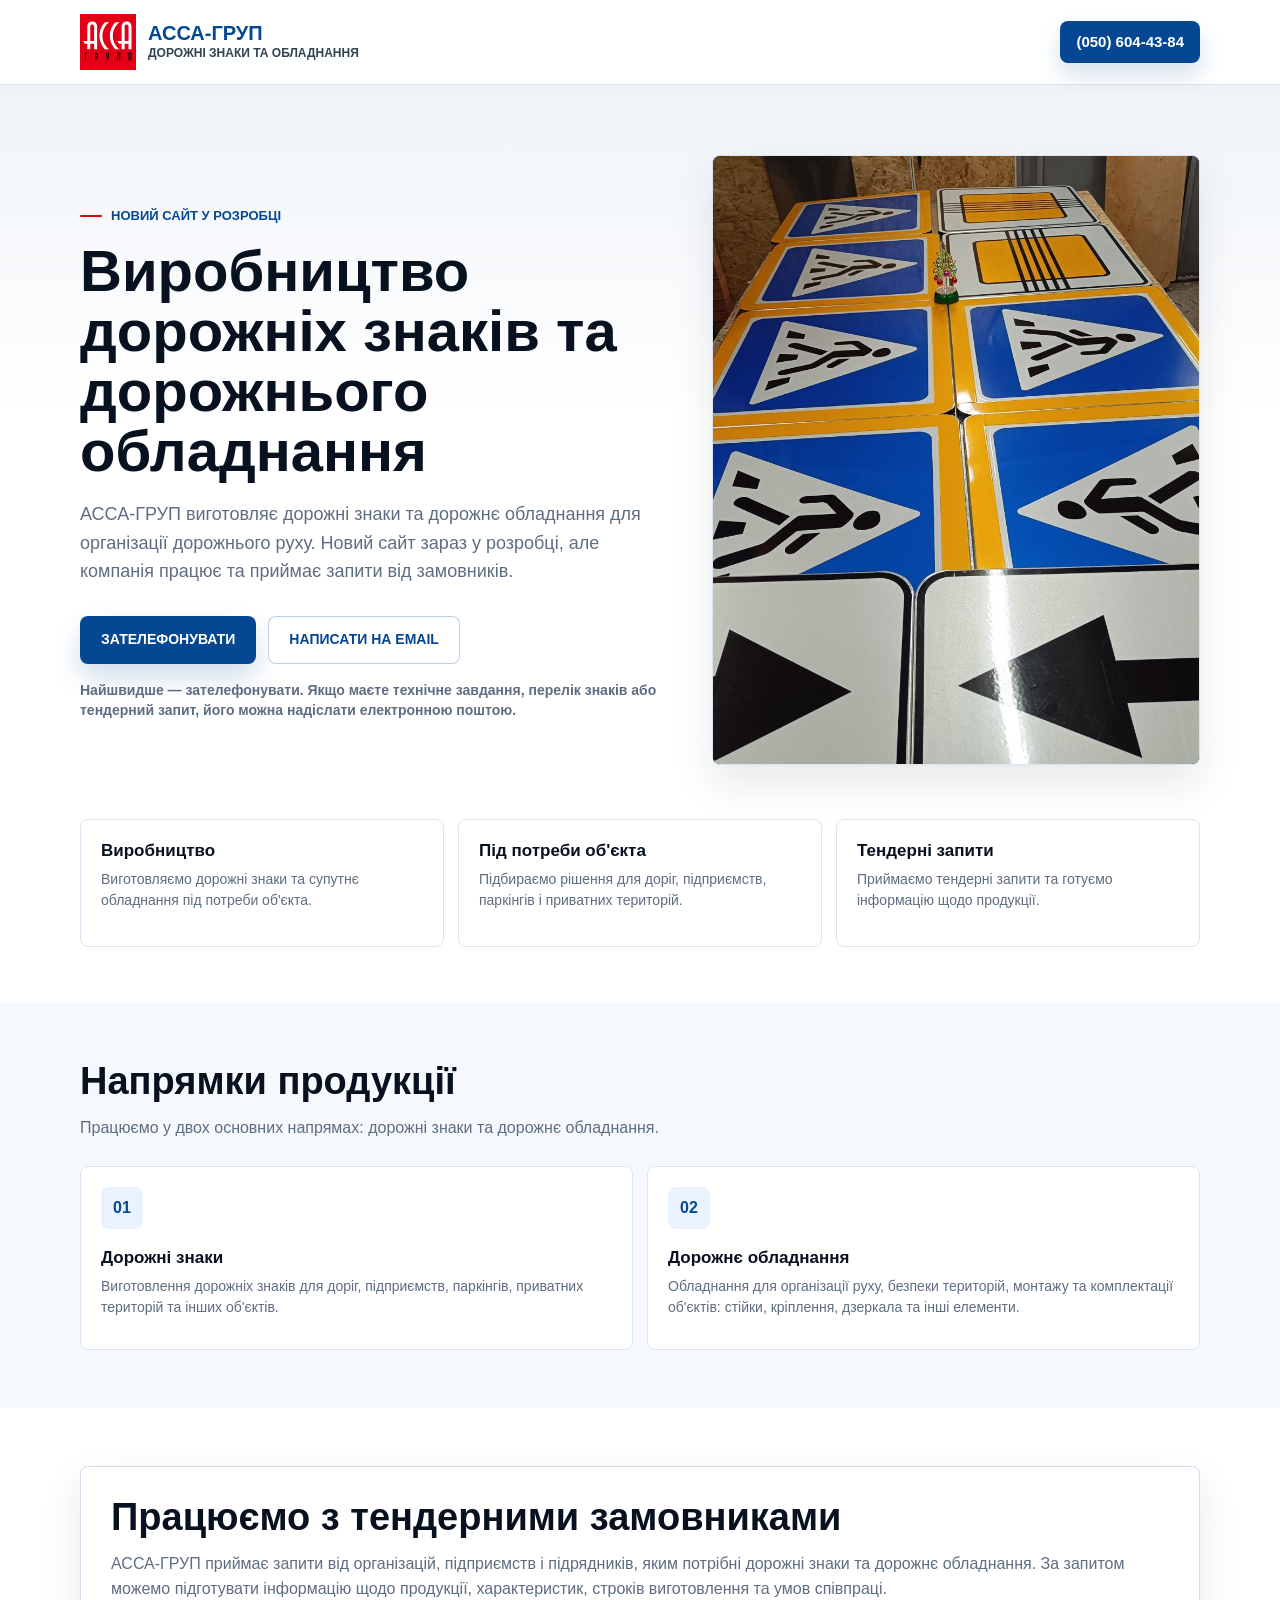
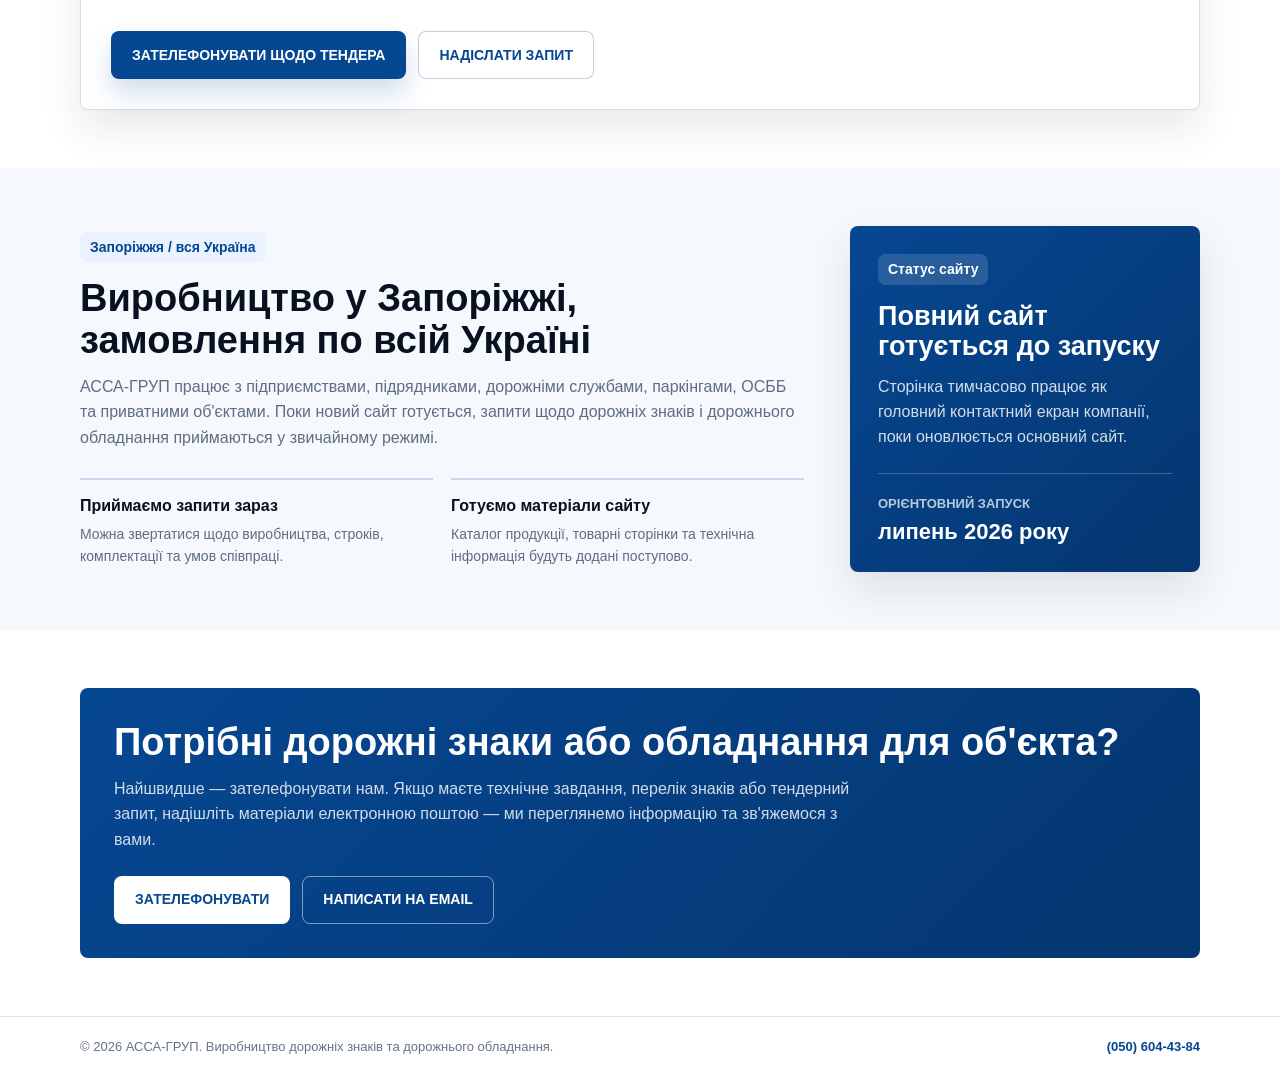
==== assagroup-temporary-page/index.html @ 3fc0135b "Add temporary AC Group page" ====
<!doctype html>
<html lang="uk">
<head>
  <meta charset="utf-8">
  <meta name="viewport" content="width=device-width, initial-scale=1">
  <title>Виробництво дорожніх знаків і дорожнього обладнання | АССА-ГРУП</title>
  <meta name="description" content="АССА-ГРУП виготовляє дорожні знаки та дорожнє обладнання у Запоріжжі для замовників по всій Україні. Приймаємо запити телефоном або через email.">
  <meta name="robots" content="index, follow">
  <style>
    :root {
      --blue: #064792;
      --blue-dark: #05366f;
      --blue-soft: #eaf2ff;
      --red: #e30016;
      --red-soft: #fff3f4;
      --text: #101722;
      --muted: #5e6d82;
      --line: #dce5f1;
      --panel: #f5f8fc;
      --white: #fff;
      --shadow: 0 18px 42px rgba(17, 31, 52, .10);
      --radius: 8px;
      --font: "Segoe UI", Roboto, Arial, sans-serif;
    }

    * {
      box-sizing: border-box;
    }

    html {
      scroll-behavior: smooth;
    }

    body {
      margin: 0;
      min-width: 320px;
      color: var(--text);
      background:
        linear-gradient(180deg, rgba(6, 71, 146, .08) 0%, rgba(6, 71, 146, 0) 420px),
        var(--white);
      font-family: var(--font);
      font-size: 16px;
      line-height: 1.5;
      overflow-x: hidden;
    }

    a {
      color: inherit;
      text-decoration: none;
    }

    a:focus-visible {
      outline: 3px solid rgba(227, 0, 22, .42);
      outline-offset: 3px;
    }

    img {
      display: block;
      max-width: 100%;
    }

    .page {
      min-height: 100vh;
      padding-bottom: 0;
    }

    .container {
      width: min(1120px, calc(100% - 32px));
      margin: 0 auto;
    }

    .header {
      position: sticky;
      top: 0;
      z-index: 20;
      border-bottom: 1px solid var(--line);
      background: rgba(255, 255, 255, .94);
      backdrop-filter: blur(12px);
    }

    .header__inner {
      display: flex;
      align-items: center;
      justify-content: space-between;
      gap: 24px;
      padding: 14px 0;
    }

    .brand {
      display: flex;
      align-items: center;
      gap: 12px;
      min-width: 0;
    }

    .brand__mark {
      width: 56px;
      height: 56px;
      flex: 0 0 auto;
      object-fit: contain;
    }

    .brand__name {
      display: block;
      color: var(--blue);
      font-size: 20px;
      line-height: 1;
      font-weight: 900;
      letter-spacing: 0;
      text-transform: uppercase;
      white-space: nowrap;
    }

    .brand__caption {
      display: block;
      margin-top: 4px;
      color: #334155;
      font-size: 12px;
      line-height: 1.15;
      font-weight: 800;
      text-transform: uppercase;
    }

    .header__contacts {
      display: flex;
      align-items: center;
      justify-content: flex-end;
      gap: 10px;
      min-width: 0;
    }

    .phone-link {
      display: inline-flex;
      align-items: center;
      justify-content: center;
      min-height: 42px;
      padding: 0 16px;
      border-radius: var(--radius);
      color: var(--white);
      background: var(--blue);
      font-size: 15px;
      font-weight: 900;
      white-space: nowrap;
      box-shadow: 0 12px 22px rgba(6, 71, 146, .16);
    }

    .hero {
      padding: 70px 0 44px;
    }

    .hero__grid {
      display: grid;
      grid-template-columns: minmax(0, 1fr) minmax(360px, 488px);
      gap: 46px;
      align-items: center;
    }

    .eyebrow {
      display: inline-flex;
      align-items: center;
      gap: 9px;
      margin-bottom: 18px;
      color: var(--blue);
      font-size: 13px;
      line-height: 1.2;
      font-weight: 900;
      letter-spacing: 0;
      text-transform: uppercase;
    }

    .eyebrow::before {
      content: "";
      width: 22px;
      height: 2px;
      border-radius: 99px;
      background: var(--red);
    }

    h1,
    h2,
    h3,
    p {
      margin-top: 0;
    }

    h1 {
      max-width: 690px;
      margin-bottom: 20px;
      color: #07111f;
      font-size: clamp(34px, 4.8vw, 58px);
      line-height: 1.03;
      font-weight: 900;
      letter-spacing: 0;
    }

    .lead {
      max-width: 620px;
      margin-bottom: 0;
      color: var(--muted);
      font-size: 18px;
      line-height: 1.58;
      font-weight: 500;
      overflow-wrap: break-word;
    }

    .actions {
      display: flex;
      flex-wrap: wrap;
      gap: 12px;
      margin-top: 30px;
    }

    .button {
      display: inline-flex;
      align-items: center;
      justify-content: center;
      min-height: 48px;
      padding: 0 20px;
      border: 1px solid transparent;
      border-radius: var(--radius);
      font-size: 14px;
      line-height: 1.1;
      font-weight: 900;
      text-align: center;
      text-transform: uppercase;
    }

    .button--primary {
      color: var(--white);
      background: var(--blue);
      box-shadow: 0 14px 26px rgba(6, 71, 146, .18);
    }

    .button--secondary {
      border-color: rgba(6, 71, 146, .26);
      color: var(--blue);
      background: var(--white);
    }

    .contact-note {
      margin: 16px 0 0;
      color: var(--muted);
      font-size: 14px;
      line-height: 1.45;
      font-weight: 600;
    }

    .contact-note a {
      color: var(--blue);
      font-weight: 900;
    }

    .hero__photo {
      position: relative;
      aspect-ratio: 4 / 5;
      min-height: 0;
      margin: 0;
      overflow: hidden;
      border: 1px solid var(--line);
      border-radius: var(--radius);
      background:
        linear-gradient(135deg, rgba(6, 71, 146, .92), rgba(5, 54, 111, .78)),
        var(--blue);
      box-shadow: var(--shadow);
    }

    .hero__photo img {
      width: 100%;
      height: 100%;
      min-height: 0;
      object-fit: cover;
      object-position: center center;
    }

    .photo-placeholder {
      position: absolute;
      inset: 0;
      display: grid;
      align-content: center;
      gap: 16px;
      padding: 34px;
      color: var(--white);
    }

    .hero__photo img + .photo-placeholder {
      display: none;
    }

    .photo-placeholder::before {
      content: "";
      width: 72px;
      height: 72px;
      border: 8px solid rgba(255, 255, 255, .86);
      border-bottom-color: var(--red);
      border-radius: 50%;
    }

    .photo-placeholder strong {
      display: block;
      max-width: 330px;
      font-size: 24px;
      line-height: 1.15;
      font-weight: 900;
      letter-spacing: 0;
    }

    .photo-placeholder span {
      display: block;
      max-width: 360px;
      color: rgba(255, 255, 255, .82);
      font-size: 14px;
      line-height: 1.45;
      font-weight: 600;
    }

    .trust {
      padding: 10px 0 56px;
    }

    .trust__grid,
    .products__grid {
      display: grid;
      grid-template-columns: repeat(3, minmax(0, 1fr));
      gap: 14px;
    }

    .trust__item,
    .product-card {
      border: 1px solid var(--line);
      border-radius: var(--radius);
      background: var(--white);
    }

    .trust__item {
      min-height: 128px;
      padding: 20px;
    }

    .trust__item strong,
    .product-card h3 {
      display: block;
      margin: 0 0 8px;
      color: #07111f;
      font-size: 17px;
      line-height: 1.25;
      font-weight: 900;
      letter-spacing: 0;
    }

    .trust__item p,
    .product-card p {
      margin-bottom: 0;
      color: var(--muted);
      font-size: 14px;
      line-height: 1.48;
      font-weight: 500;
    }

    .section {
      padding: 58px 0;
    }

    .section--panel {
      background: var(--panel);
    }

    .section__head {
      max-width: 720px;
      margin-bottom: 26px;
    }

    .section__head h2,
    .tender__content h2,
    .contact h2 {
      margin-bottom: 12px;
      color: #07111f;
      font-size: clamp(27px, 3.2vw, 38px);
      line-height: 1.1;
      font-weight: 900;
      letter-spacing: 0;
    }

    .section__head p,
    .tender__content p,
    .operations__main p,
    .operations__item p,
    .operations__status p,
    .contact p {
      margin-bottom: 0;
      color: var(--muted);
      font-size: 16px;
      line-height: 1.58;
      font-weight: 500;
    }

    .products__grid {
      grid-template-columns: repeat(2, minmax(0, 1fr));
    }

    .product-card {
      min-height: 184px;
      padding: 20px;
    }

    .product-card__mark {
      display: grid;
      place-items: center;
      width: 42px;
      height: 42px;
      margin-bottom: 18px;
      border-radius: var(--radius);
      color: var(--blue);
      background: var(--blue-soft);
      font-weight: 900;
    }

    .tender {
      display: grid;
      grid-template-columns: minmax(0, 1fr);
      gap: 28px;
      align-items: center;
      padding: 30px;
      border: 1px solid rgba(6, 71, 146, .18);
      border-radius: var(--radius);
      background: var(--white);
      box-shadow: var(--shadow);
    }

    .operations {
      display: grid;
      grid-template-columns: minmax(0, 1fr) 350px;
      gap: 46px;
      align-items: center;
    }

    .operations h2 {
      margin-bottom: 12px;
      color: #07111f;
      font-size: clamp(27px, 3.2vw, 38px);
      line-height: 1.1;
      font-weight: 900;
      letter-spacing: 0;
    }

    .operations__label,
    .operations__status-label {
      display: inline-flex;
      align-items: center;
      gap: 8px;
      margin-bottom: 16px;
      padding: 7px 10px;
      border-radius: var(--radius);
      color: var(--blue);
      background: var(--blue-soft);
      font-size: 14px;
      line-height: 1.2;
      font-weight: 900;
    }

    .operations__list {
      display: grid;
      grid-template-columns: repeat(2, minmax(0, 1fr));
      gap: 18px;
      margin-top: 28px;
    }

    .operations__item {
      padding-top: 16px;
      border-top: 2px solid rgba(6, 71, 146, .18);
    }

    .operations__item strong {
      display: block;
      margin-bottom: 7px;
      color: #07111f;
      font-size: 16px;
      line-height: 1.25;
      font-weight: 900;
    }

    .operations__item p {
      font-size: 14px;
    }

    .operations__status {
      padding: 28px;
      border-radius: var(--radius);
      color: var(--white);
      background: linear-gradient(135deg, var(--blue), var(--blue-dark));
      box-shadow: var(--shadow);
    }

    .operations__status-label {
      color: var(--white);
      background: rgba(255, 255, 255, .14);
    }

    .operations__status h3 {
      margin: 0 0 12px;
      color: var(--white);
      font-size: 27px;
      line-height: 1.12;
      font-weight: 900;
      letter-spacing: 0;
    }

    .operations__status p {
      color: rgba(255, 255, 255, .82);
    }

    .operations__date {
      margin-top: 24px;
      padding-top: 20px;
      border-top: 1px solid rgba(255, 255, 255, .22);
    }

    .operations__date span,
    .operations__date strong {
      display: block;
    }

    .operations__date span {
      color: rgba(255, 255, 255, .72);
      font-size: 13px;
      font-weight: 800;
      text-transform: uppercase;
    }

    .operations__date strong {
      margin-top: 5px;
      color: var(--white);
      font-size: 22px;
      line-height: 1.15;
      font-weight: 900;
    }

    .contact {
      padding: 34px;
      border-radius: var(--radius);
      color: var(--white);
      background:
        linear-gradient(135deg, var(--blue), var(--blue-dark));
    }

    .contact h2 {
      color: var(--white);
    }

    .contact p {
      max-width: 760px;
      color: rgba(255, 255, 255, .82);
    }

    .contact .actions {
      margin-top: 24px;
    }

    .contact .button--primary {
      color: var(--blue);
      background: var(--white);
      box-shadow: none;
    }

    .contact .button--secondary {
      border-color: rgba(255, 255, 255, .48);
      color: var(--white);
      background: transparent;
    }

    .footer {
      border-top: 1px solid var(--line);
      color: #64748b;
      background: var(--white);
      font-size: 13px;
    }

    .footer__inner {
      display: flex;
      align-items: center;
      justify-content: space-between;
      gap: 18px;
      padding: 20px 0;
    }

    .footer__contacts {
      display: flex;
      flex-wrap: wrap;
      justify-content: flex-end;
      gap: 12px;
      font-weight: 800;
    }

    .footer a {
      color: var(--blue);
    }

    .mobile-bar {
      display: none;
    }

    @media (max-width: 980px) {
      .hero__grid {
        grid-template-columns: 1fr;
        gap: 30px;
      }

      .hero__photo {
        min-height: 320px;
      }

      .hero__photo img {
        min-height: 320px;
      }

      .products__grid {
        grid-template-columns: repeat(2, minmax(0, 1fr));
      }

      .tender,
      .operations,
      .operations__list {
        grid-template-columns: 1fr;
      }

    }

    @media (max-width: 720px) {
      .page {
        padding-bottom: 72px;
      }

      .header {
        position: static;
      }

      .header__inner {
        align-items: flex-start;
        flex-direction: column;
        gap: 14px;
      }

      .header__contacts {
        width: 100%;
        align-items: stretch;
        flex-direction: column;
      }

      .phone-link {
        width: 100%;
      }

      .hero {
        padding: 44px 0 34px;
      }

      h1 {
        font-size: 30px;
        line-height: 1.1;
      }

      .lead {
        font-size: 16px;
      }

      .actions {
        flex-direction: column;
      }

      .button {
        width: 100%;
      }

      .trust {
        padding-bottom: 40px;
      }

      .trust__grid,
      .products__grid {
        grid-template-columns: 1fr;
      }

      .section {
        padding: 44px 0;
      }

      .tender,
      .contact {
        padding: 22px;
      }

      .footer__inner {
        align-items: flex-start;
        flex-direction: column;
      }

      .footer__contacts {
        justify-content: flex-start;
      }

      .mobile-bar {
        position: fixed;
        right: 0;
        bottom: 0;
        left: 0;
        z-index: 30;
        display: grid;
        grid-template-columns: 1.15fr .85fr;
        gap: 8px;
        padding: 10px 12px;
        border-top: 1px solid var(--line);
        background: rgba(255, 255, 255, .96);
        backdrop-filter: blur(10px);
      }

      .mobile-bar a {
        display: inline-flex;
        align-items: center;
        justify-content: center;
        min-height: 48px;
        border-radius: var(--radius);
        font-size: 14px;
        font-weight: 900;
        text-transform: uppercase;
      }

      .mobile-bar__phone {
        color: var(--white);
        background: var(--blue);
      }

      .mobile-bar__email {
        border: 1px solid rgba(6, 71, 146, .26);
        color: var(--blue);
        background: var(--white);
      }

    }

    @media (max-width: 520px) {
      .container {
        width: min(358px, calc(100% - 32px));
      }
    }
  </style>
  <script type="application/ld+json">
    {
      "@context": "https://schema.org",
      "@type": "Organization",
      "name": "АССА-ГРУП",
      "telephone": "+380506044384",
      "address": {
        "@type": "PostalAddress",
        "addressLocality": "Запоріжжя",
        "addressCountry": "UA"
      },
      "areaServed": "Україна",
      "description": "Виробництво дорожніх знаків та дорожнього обладнання."
    }
  </script>
</head>
<body>
  <div class="page">
    <header class="header">
      <div class="container">
        <div class="header__inner">
          <a class="brand" href="./" aria-label="АССА-ГРУП">
            <img class="brand__mark" src="assets/assa-logo.svg" alt="" width="56" height="56">
            <span>
              <span class="brand__name">АССА-ГРУП</span>
              <span class="brand__caption">Дорожні знаки та обладнання</span>
            </span>
          </a>

          <div class="header__contacts" aria-label="Контакти">
            <a class="phone-link" href="tel:+380506044384">(050) 604-43-84</a>
          </div>
        </div>
      </div>
    </header>

    <main>
      <section class="hero" aria-labelledby="hero-title">
        <div class="container">
          <div class="hero__grid">
            <div class="hero__content">
              <span class="eyebrow">Новий сайт у розробці</span>
              <h1 id="hero-title">Виробництво дорожніх знаків та дорожнього обладнання</h1>
              <p class="lead">АССА-ГРУП виготовляє дорожні знаки та дорожнє обладнання для організації дорожнього руху. Новий сайт зараз у розробці, але компанія працює та приймає запити від замовників.</p>

              <div class="actions" aria-label="Основні дії">
                <a class="button button--primary" href="tel:+380506044384">Зателефонувати</a>
                <a class="button button--secondary" href="mailto:assazp@ukr.net?subject=%D0%97%D0%B0%D0%BF%D0%B8%D1%82%20%D1%89%D0%BE%D0%B4%D0%BE%20%D0%B4%D0%BE%D1%80%D0%BE%D0%B6%D0%BD%D1%96%D1%85%20%D0%B7%D0%BD%D0%B0%D0%BA%D1%96%D0%B2">Написати на email</a>
              </div>

              <p class="contact-note">Найшвидше — зателефонувати. Якщо маєте технічне завдання, перелік знаків або тендерний запит, його можна надіслати електронною поштою.</p>
            </div>

            <figure class="hero__photo" aria-label="Фото дорожніх знаків АССА-ГРУП">
              <img src="assets/dorozhni-znaky-hero.jpg" alt="Готові дорожні знаки АССА-ГРУП" width="900" height="1600" onerror="this.parentElement.classList.add('hero__photo--empty'); this.remove();">
              <figcaption class="photo-placeholder">
                <strong>Дорожні знаки та обладнання для об'єктів</strong>
                <span>АССА-ГРУП виготовляє дорожні знаки та дорожнє обладнання для замовників по Україні.</span>
              </figcaption>
            </figure>
          </div>
        </div>
      </section>

      <section class="trust" aria-label="Коротко про роботу">
        <div class="container">
          <div class="trust__grid">
            <div class="trust__item">
              <strong>Виробництво</strong>
              <p>Виготовляємо дорожні знаки та супутнє обладнання під потреби об'єкта.</p>
            </div>
            <div class="trust__item">
              <strong>Під потреби об'єкта</strong>
              <p>Підбираємо рішення для доріг, підприємств, паркінгів і приватних територій.</p>
            </div>
            <div class="trust__item">
              <strong>Тендерні запити</strong>
              <p>Приймаємо тендерні запити та готуємо інформацію щодо продукції.</p>
            </div>
          </div>
        </div>
      </section>

      <section class="section section--panel" aria-labelledby="products-title">
        <div class="container">
          <div class="section__head">
            <h2 id="products-title">Напрямки продукції</h2>
            <p>Працюємо у двох основних напрямах: дорожні знаки та дорожнє обладнання.</p>
          </div>

          <div class="products__grid">
            <article class="product-card">
              <span class="product-card__mark">01</span>
              <h3>Дорожні знаки</h3>
              <p>Виготовлення дорожніх знаків для доріг, підприємств, паркінгів, приватних територій та інших об'єктів.</p>
            </article>

            <article class="product-card">
              <span class="product-card__mark">02</span>
              <h3>Дорожнє обладнання</h3>
              <p>Обладнання для організації руху, безпеки територій, монтажу та комплектації об'єктів: стійки, кріплення, дзеркала та інші елементи.</p>
            </article>
          </div>
        </div>
      </section>

      <section class="section" aria-labelledby="tender-title">
        <div class="container">
          <div class="tender">
            <div class="tender__content">
              <h2 id="tender-title">Працюємо з тендерними замовниками</h2>
              <p>АССА-ГРУП приймає запити від організацій, підприємств і підрядників, яким потрібні дорожні знаки та дорожнє обладнання. За запитом можемо підготувати інформацію щодо продукції, характеристик, строків виготовлення та умов співпраці.</p>
              <div class="actions">
                <a class="button button--primary" href="tel:+380506044384">Зателефонувати щодо тендера</a>
                <a class="button button--secondary" href="mailto:assazp@ukr.net?subject=%D0%A2%D0%B5%D0%BD%D0%B4%D0%B5%D1%80%D0%BD%D0%B8%D0%B9%20%D0%B7%D0%B0%D0%BF%D0%B8%D1%82%20%D1%89%D0%BE%D0%B4%D0%BE%20%D0%B4%D0%BE%D1%80%D0%BE%D0%B6%D0%BD%D1%96%D1%85%20%D0%B7%D0%BD%D0%B0%D0%BA%D1%96%D0%B2">Надіслати запит</a>
              </div>
            </div>

          </div>
        </div>
      </section>

      <section class="section section--panel" aria-labelledby="operations-title">
        <div class="container">
          <div class="operations">
            <div class="operations__main">
              <span class="operations__label">Запоріжжя / вся Україна</span>
              <h2 id="operations-title">Виробництво у Запоріжжі, замовлення по всій Україні</h2>
              <p>АССА-ГРУП працює з підприємствами, підрядниками, дорожніми службами, паркінгами, ОСББ та приватними об'єктами. Поки новий сайт готується, запити щодо дорожніх знаків і дорожнього обладнання приймаються у звичайному режимі.</p>

              <div class="operations__list" aria-label="Поточна робота">
                <div class="operations__item">
                  <strong>Приймаємо запити зараз</strong>
                  <p>Можна звертатися щодо виробництва, строків, комплектації та умов співпраці.</p>
                </div>

                <div class="operations__item">
                  <strong>Готуємо матеріали сайту</strong>
                  <p>Каталог продукції, товарні сторінки та технічна інформація будуть додані поступово.</p>
                </div>
              </div>
            </div>

            <aside class="operations__status" aria-label="Статус запуску сайту">
              <span class="operations__status-label">Статус сайту</span>
              <h3>Повний сайт готується до запуску</h3>
              <p>Сторінка тимчасово працює як головний контактний екран компанії, поки оновлюється основний сайт.</p>
              <div class="operations__date">
                <span>Орієнтовний запуск</span>
                <strong>липень 2026 року</strong>
              </div>
            </aside>
          </div>
        </div>
      </section>

      <section class="section" aria-labelledby="contact-title">
        <div class="container">
          <div class="contact">
            <h2 id="contact-title">Потрібні дорожні знаки або обладнання для об'єкта?</h2>
            <p>Найшвидше — зателефонувати нам. Якщо маєте технічне завдання, перелік знаків або тендерний запит, надішліть матеріали електронною поштою — ми переглянемо інформацію та зв'яжемося з вами.</p>
            <div class="actions">
              <a class="button button--primary" href="tel:+380506044384">Зателефонувати</a>
              <a class="button button--secondary" href="mailto:assazp@ukr.net?subject=%D0%97%D0%B0%D0%BF%D0%B8%D1%82%20%D0%B4%D0%BB%D1%8F%20%D0%90%D0%A1%D0%A1%D0%90-%D0%93%D0%A0%D0%A3%D0%9F">Написати на email</a>
            </div>
          </div>
        </div>
      </section>
    </main>

    <footer class="footer">
      <div class="container">
        <div class="footer__inner">
          <span>© 2026 АССА-ГРУП. Виробництво дорожніх знаків та дорожнього обладнання.</span>
          <div class="footer__contacts">
            <a href="tel:+380506044384">(050) 604-43-84</a>
          </div>
        </div>
      </div>
    </footer>
  </div>

  <nav class="mobile-bar" aria-label="Швидкі контакти">
    <a class="mobile-bar__phone" href="tel:+380506044384">Подзвонити</a>
    <a class="mobile-bar__email" href="mailto:assazp@ukr.net?subject=%D0%97%D0%B0%D0%BF%D0%B8%D1%82%20%D0%B4%D0%BB%D1%8F%20%D0%90%D0%A1%D0%A1%D0%90-%D0%93%D0%A0%D0%A3%D0%9F">Email</a>
  </nav>
</body>
</html>
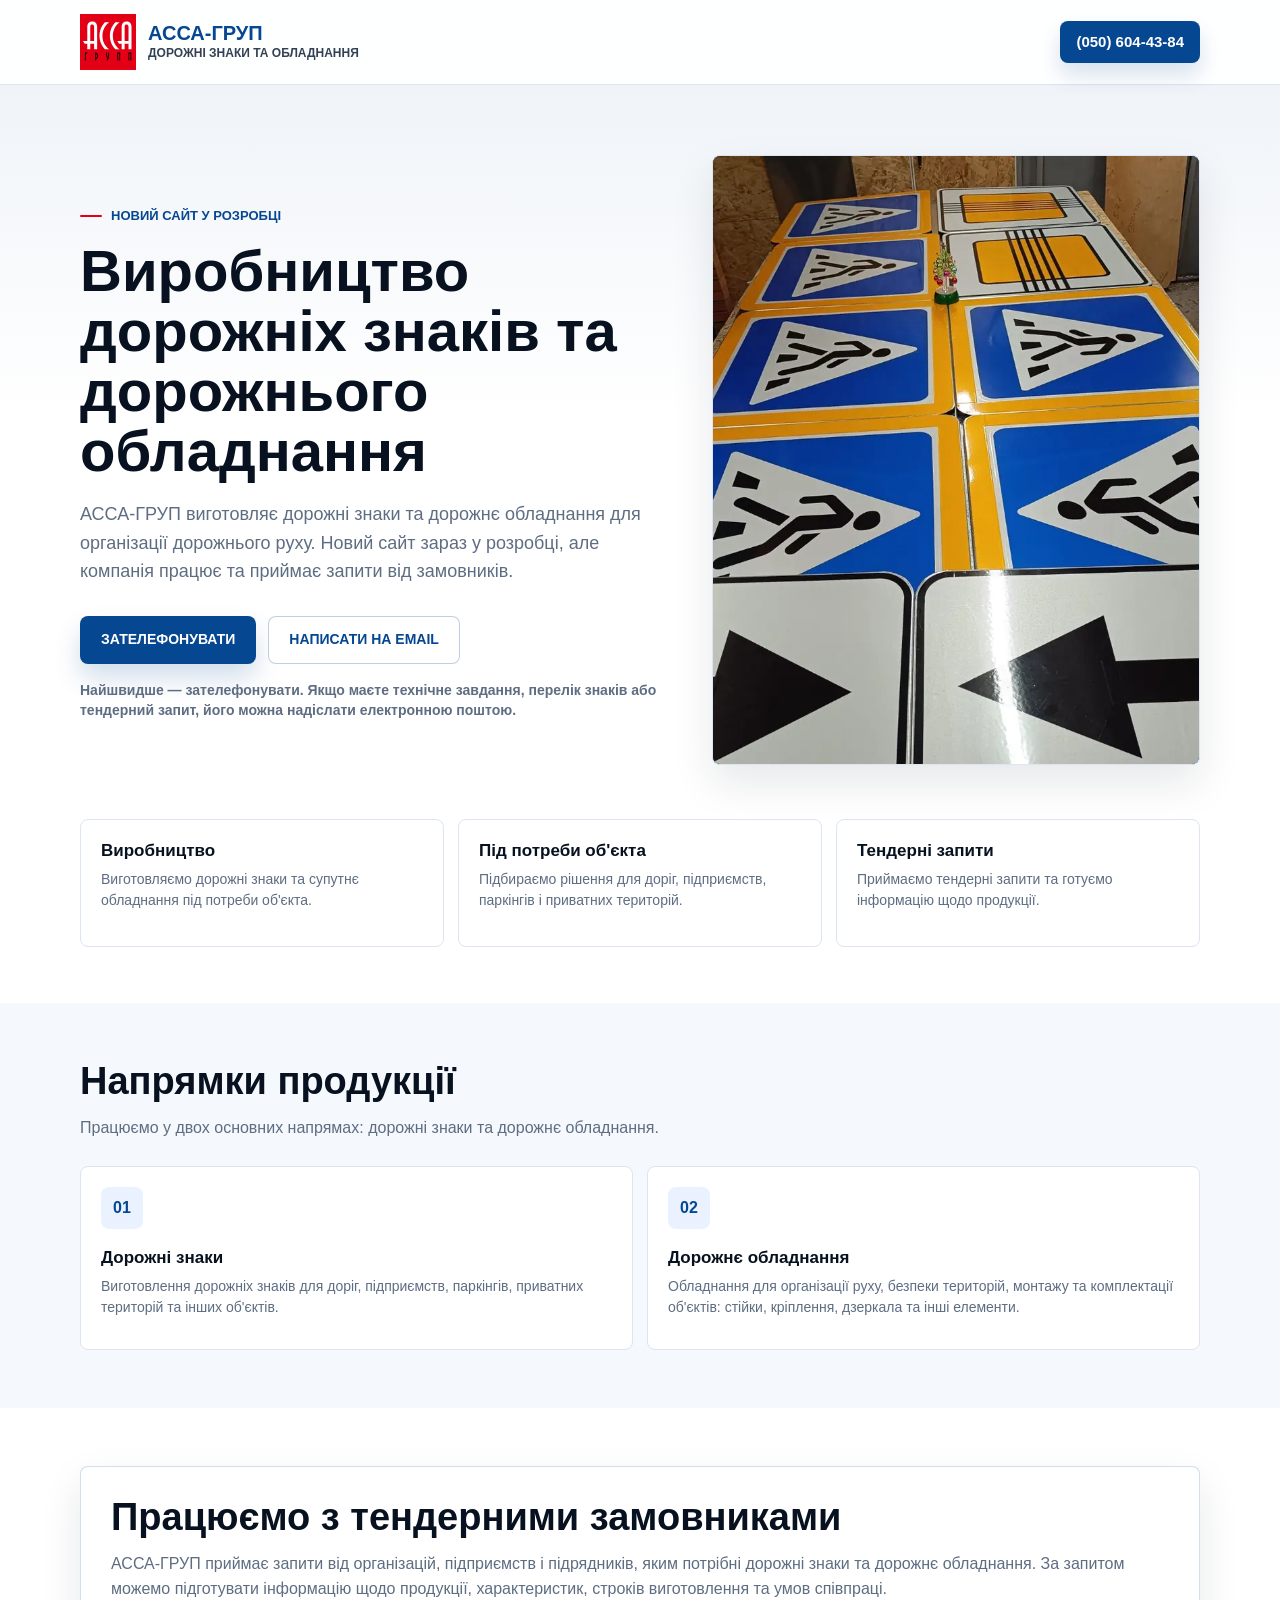
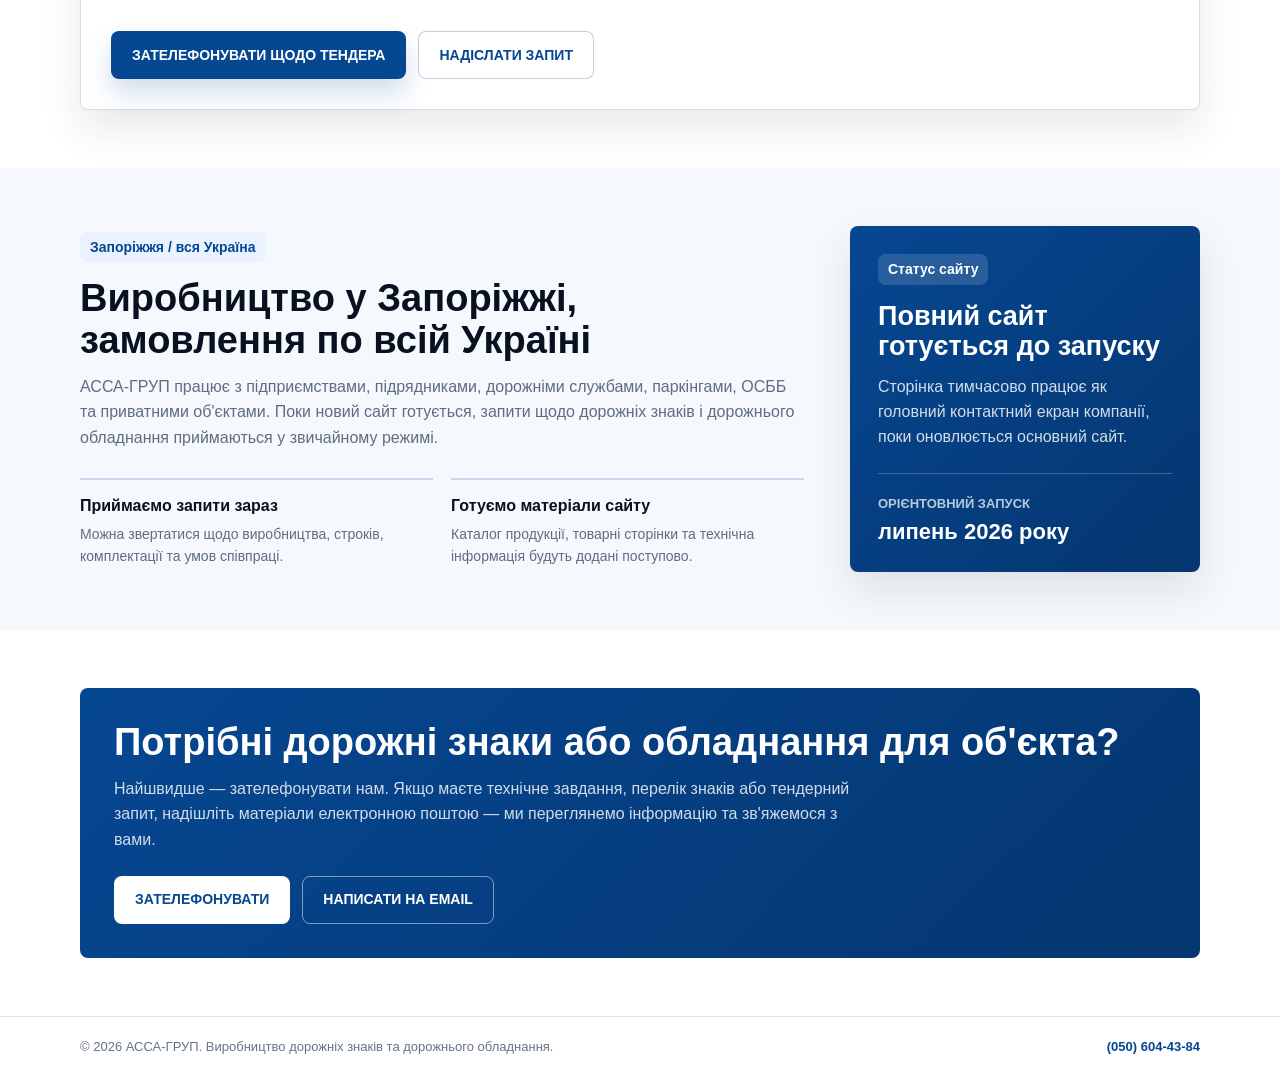
==== commit ca6a4406: "Optimize temporary page hero image" ====
--- a/assagroup-temporary-page/index.html
+++ b/assagroup-temporary-page/index.html
@@ -6,6 +6,7 @@
   <title>Виробництво дорожніх знаків і дорожнього обладнання | АССА-ГРУП</title>
   <meta name="description" content="АССА-ГРУП виготовляє дорожні знаки та дорожнє обладнання у Запоріжжі для замовників по всій Україні. Приймаємо запити телефоном або через email.">
   <meta name="robots" content="index, follow">
+  <link rel="preload" as="image" href="assets/dorozhni-znaky-hero-720.webp" imagesrcset="assets/dorozhni-znaky-hero-480.webp 480w, assets/dorozhni-znaky-hero-720.webp 720w" imagesizes="(max-width: 720px) 358px, 488px" type="image/webp">
   <style>
     :root {
       --blue: #064792;
@@ -272,6 +273,12 @@
       object-position: center center;
     }
 
+    .hero__photo picture {
+      display: block;
+      width: 100%;
+      height: 100%;
+    }
+
     .photo-placeholder {
       position: absolute;
       inset: 0;
@@ -282,7 +289,8 @@
       color: var(--white);
     }
 
-    .hero__photo img + .photo-placeholder {
+    .hero__photo img + .photo-placeholder,
+    .hero__photo picture + .photo-placeholder {
       display: none;
     }
 
@@ -796,7 +804,10 @@
             </div>
 
             <figure class="hero__photo" aria-label="Фото дорожніх знаків АССА-ГРУП">
-              <img src="assets/dorozhni-znaky-hero.jpg" alt="Готові дорожні знаки АССА-ГРУП" width="900" height="1600" onerror="this.parentElement.classList.add('hero__photo--empty'); this.remove();">
+              <picture>
+                <source type="image/webp" srcset="assets/dorozhni-znaky-hero-480.webp 480w, assets/dorozhni-znaky-hero-720.webp 720w" sizes="(max-width: 720px) 358px, 488px">
+                <img src="assets/dorozhni-znaky-hero-720.jpg" alt="Готові дорожні знаки АССА-ГРУП" width="720" height="900" decoding="async" fetchpriority="high" onerror="this.closest('.hero__photo').classList.add('hero__photo--empty'); this.closest('picture').remove();">
+              </picture>
               <figcaption class="photo-placeholder">
                 <strong>Дорожні знаки та обладнання для об'єктів</strong>
                 <span>АССА-ГРУП виготовляє дорожні знаки та дорожнє обладнання для замовників по Україні.</span>
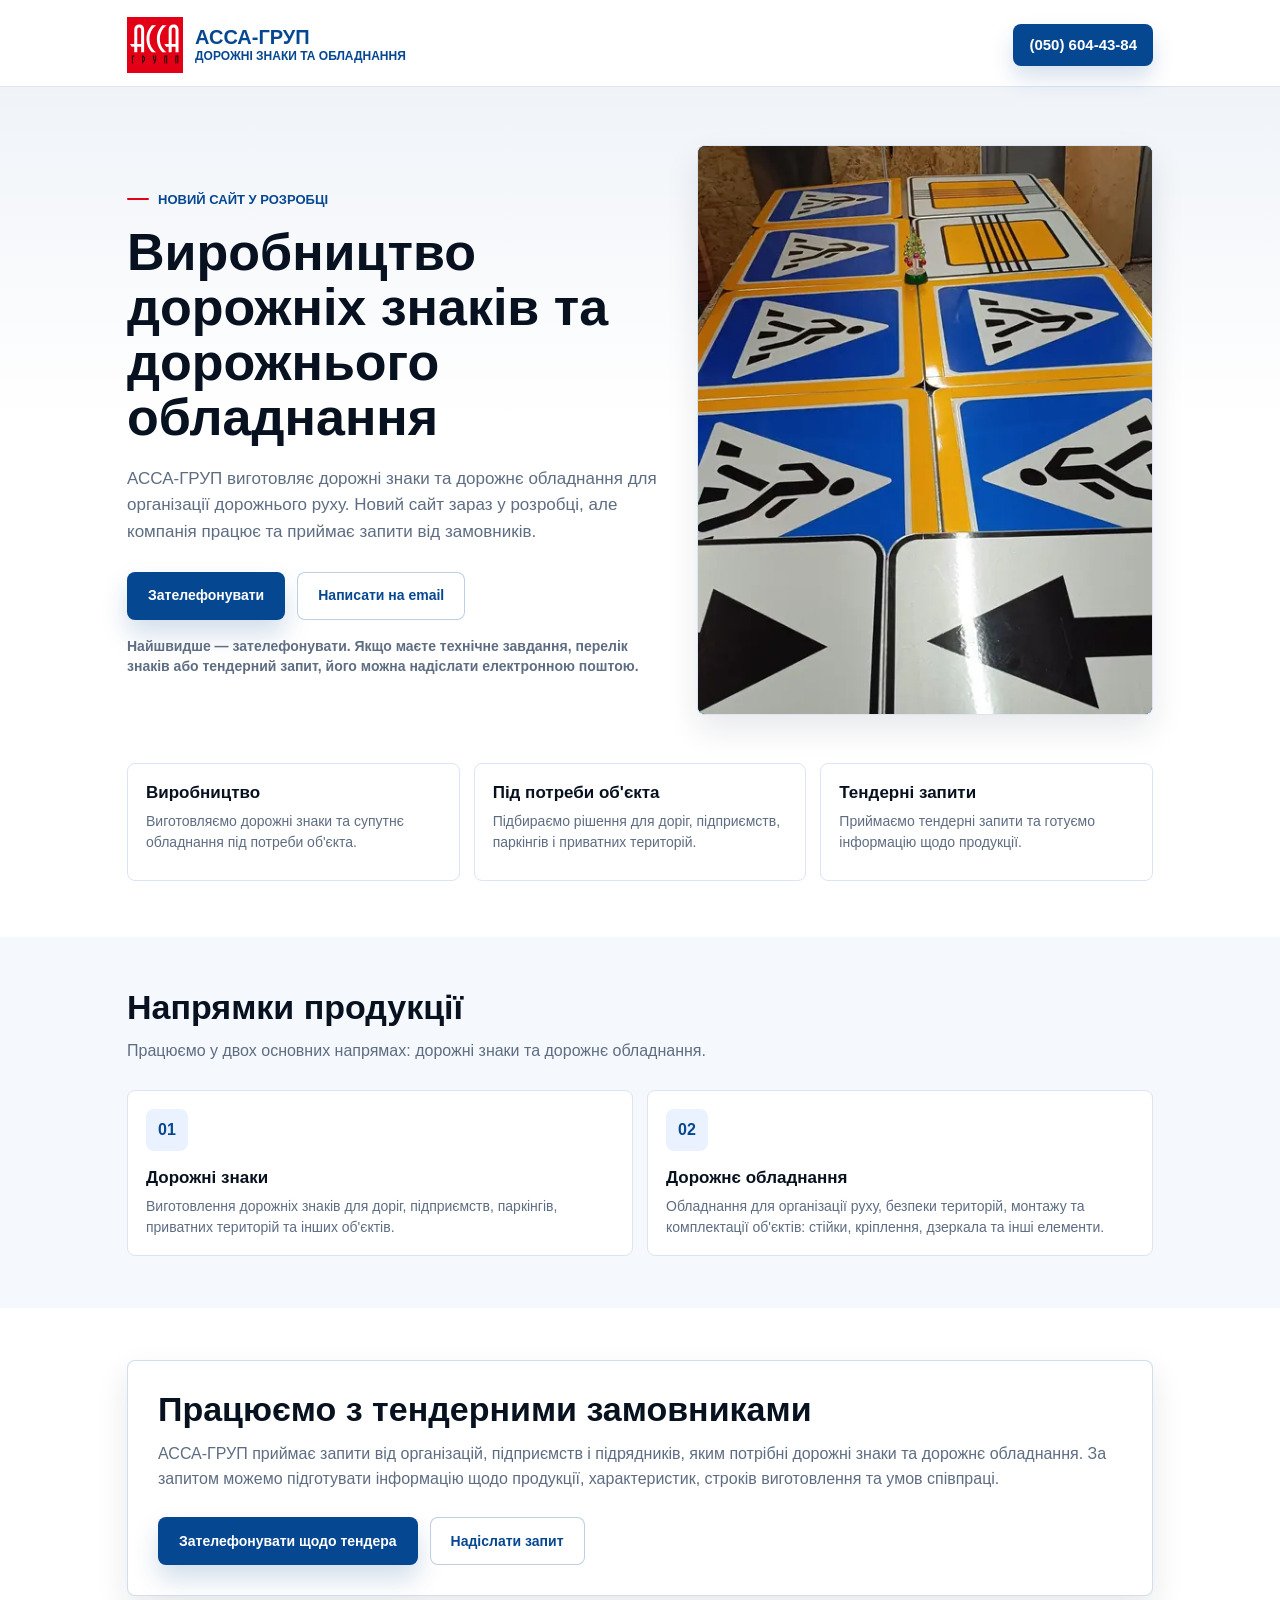
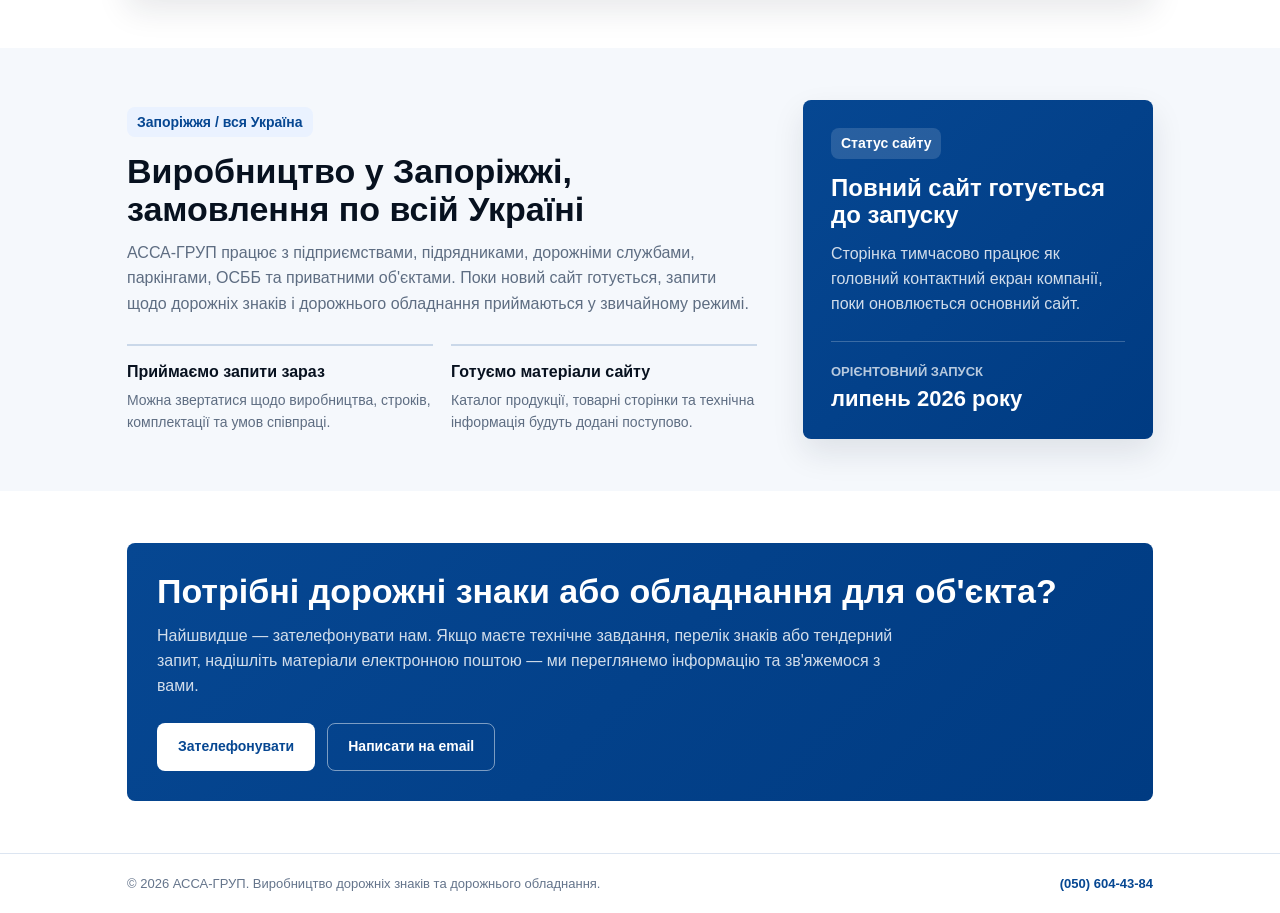
==== commit 6e08a325: "Align temporary page styling" ====
--- a/assagroup-temporary-page/index.html
+++ b/assagroup-temporary-page/index.html
@@ -6,11 +6,11 @@
   <title>Виробництво дорожніх знаків і дорожнього обладнання | АССА-ГРУП</title>
   <meta name="description" content="АССА-ГРУП виготовляє дорожні знаки та дорожнє обладнання у Запоріжжі для замовників по всій Україні. Приймаємо запити телефоном або через email.">
   <meta name="robots" content="index, follow">
-  <link rel="preload" as="image" href="assets/dorozhni-znaky-hero-720.webp" imagesrcset="assets/dorozhni-znaky-hero-480.webp 480w, assets/dorozhni-znaky-hero-720.webp 720w" imagesizes="(max-width: 720px) 358px, 488px" type="image/webp">
+  <link rel="preload" as="image" href="assets/dorozhni-znaky-hero-720.webp" imagesrcset="assets/dorozhni-znaky-hero-480.webp 480w, assets/dorozhni-znaky-hero-720.webp 720w" imagesizes="(max-width: 520px) calc(100vw - 30px), (max-width: 980px) calc(100vw - 60px), 456px" type="image/webp">
   <style>
     :root {
       --blue: #064792;
-      --blue-dark: #05366f;
+      --blue-dark: #003b82;
       --blue-soft: #eaf2ff;
       --red: #e30016;
       --red-soft: #fff3f4;
@@ -19,7 +19,7 @@
       --line: #dce5f1;
       --panel: #f5f8fc;
       --white: #fff;
-      --shadow: 0 18px 42px rgba(17, 31, 52, .10);
+      --shadow: 0 14px 32px rgba(17, 31, 52, .10);
       --radius: 8px;
       --font: "Segoe UI", Roboto, Arial, sans-serif;
     }
@@ -66,7 +66,7 @@
     }
 
     .container {
-      width: min(1120px, calc(100% - 32px));
+      width: min(1026px, calc(100% - 60px));
       margin: 0 auto;
     }
 
@@ -75,8 +75,7 @@
       top: 0;
       z-index: 20;
       border-bottom: 1px solid var(--line);
-      background: rgba(255, 255, 255, .94);
-      backdrop-filter: blur(12px);
+      background: var(--white);
     }
 
     .header__inner {
@@ -84,7 +83,7 @@
       align-items: center;
       justify-content: space-between;
       gap: 24px;
-      padding: 14px 0;
+      padding: 17px 0 13px;
     }
 
     .brand {
@@ -114,10 +113,10 @@
 
     .brand__caption {
       display: block;
-      margin-top: 4px;
-      color: #334155;
+      margin-top: 3px;
+      color: var(--blue);
       font-size: 12px;
-      line-height: 1.15;
+      line-height: 1.05;
       font-weight: 800;
       text-transform: uppercase;
     }
@@ -146,13 +145,13 @@
     }
 
     .hero {
-      padding: 70px 0 44px;
+      padding: 58px 0 38px;
     }
 
     .hero__grid {
       display: grid;
-      grid-template-columns: minmax(0, 1fr) minmax(360px, 488px);
-      gap: 46px;
+      grid-template-columns: minmax(0, 1fr) minmax(340px, 456px);
+      gap: 38px;
       align-items: center;
     }
 
@@ -185,11 +184,11 @@
     }
 
     h1 {
-      max-width: 690px;
+      max-width: 650px;
       margin-bottom: 20px;
       color: #07111f;
-      font-size: clamp(34px, 4.8vw, 58px);
-      line-height: 1.03;
+      font-size: clamp(32px, 4.2vw, 52px);
+      line-height: 1.06;
       font-weight: 900;
       letter-spacing: 0;
     }
@@ -198,7 +197,7 @@
       max-width: 620px;
       margin-bottom: 0;
       color: var(--muted);
-      font-size: 18px;
+      font-size: 17px;
       line-height: 1.58;
       font-weight: 500;
       overflow-wrap: break-word;
@@ -208,7 +207,7 @@
       display: flex;
       flex-wrap: wrap;
       gap: 12px;
-      margin-top: 30px;
+      margin-top: 26px;
     }
 
     .button {
@@ -223,7 +222,6 @@
       line-height: 1.1;
       font-weight: 900;
       text-align: center;
-      text-transform: uppercase;
     }
 
     .button--primary {
@@ -340,8 +338,8 @@
     }
 
     .trust__item {
-      min-height: 128px;
-      padding: 20px;
+      min-height: 118px;
+      padding: 18px;
     }
 
     .trust__item strong,
@@ -365,7 +363,7 @@
     }
 
     .section {
-      padding: 58px 0;
+      padding: 52px 0;
     }
 
     .section--panel {
@@ -382,7 +380,7 @@
     .contact h2 {
       margin-bottom: 12px;
       color: #07111f;
-      font-size: clamp(27px, 3.2vw, 38px);
+      font-size: clamp(26px, 3vw, 34px);
       line-height: 1.1;
       font-weight: 900;
       letter-spacing: 0;
@@ -406,8 +404,8 @@
     }
 
     .product-card {
-      min-height: 184px;
-      padding: 20px;
+      min-height: 166px;
+      padding: 18px;
     }
 
     .product-card__mark {
@@ -415,7 +413,7 @@
       place-items: center;
       width: 42px;
       height: 42px;
-      margin-bottom: 18px;
+      margin-bottom: 16px;
       border-radius: var(--radius);
       color: var(--blue);
       background: var(--blue-soft);
@@ -444,7 +442,7 @@
     .operations h2 {
       margin-bottom: 12px;
       color: #07111f;
-      font-size: clamp(27px, 3.2vw, 38px);
+      font-size: clamp(26px, 3vw, 34px);
       line-height: 1.1;
       font-weight: 900;
       letter-spacing: 0;
@@ -506,7 +504,7 @@
     .operations__status h3 {
       margin: 0 0 12px;
       color: var(--white);
-      font-size: 27px;
+      font-size: 24px;
       line-height: 1.12;
       font-weight: 900;
       letter-spacing: 0;
@@ -543,7 +541,7 @@
     }
 
     .contact {
-      padding: 34px;
+      padding: 30px;
       border-radius: var(--radius);
       color: var(--white);
       background:
@@ -658,7 +656,7 @@
       }
 
       .hero {
-        padding: 44px 0 34px;
+        padding: 40px 0 30px;
       }
 
       h1 {
@@ -688,7 +686,7 @@
       }
 
       .section {
-        padding: 44px 0;
+        padding: 40px 0;
       }
 
       .tender,
@@ -712,7 +710,7 @@
         left: 0;
         z-index: 30;
         display: grid;
-        grid-template-columns: 1.15fr .85fr;
+        grid-template-columns: repeat(2, minmax(0, 1fr));
         gap: 8px;
         padding: 10px 12px;
         border-top: 1px solid var(--line);
@@ -724,11 +722,11 @@
         display: inline-flex;
         align-items: center;
         justify-content: center;
+        min-width: 0;
         min-height: 48px;
         border-radius: var(--radius);
         font-size: 14px;
         font-weight: 900;
-        text-transform: uppercase;
       }
 
       .mobile-bar__phone {
@@ -746,7 +744,7 @@
 
     @media (max-width: 520px) {
       .container {
-        width: min(358px, calc(100% - 32px));
+        width: min(360px, calc(100% - 30px));
       }
     }
   </style>
@@ -805,7 +803,7 @@
 
             <figure class="hero__photo" aria-label="Фото дорожніх знаків АССА-ГРУП">
               <picture>
-                <source type="image/webp" srcset="assets/dorozhni-znaky-hero-480.webp 480w, assets/dorozhni-znaky-hero-720.webp 720w" sizes="(max-width: 720px) 358px, 488px">
+                <source type="image/webp" srcset="assets/dorozhni-znaky-hero-480.webp 480w, assets/dorozhni-znaky-hero-720.webp 720w" sizes="(max-width: 520px) calc(100vw - 30px), (max-width: 980px) calc(100vw - 60px), 456px">
                 <img src="assets/dorozhni-znaky-hero-720.jpg" alt="Готові дорожні знаки АССА-ГРУП" width="720" height="900" decoding="async" fetchpriority="high" onerror="this.closest('.hero__photo').classList.add('hero__photo--empty'); this.closest('picture').remove();">
               </picture>
               <figcaption class="photo-placeholder">
